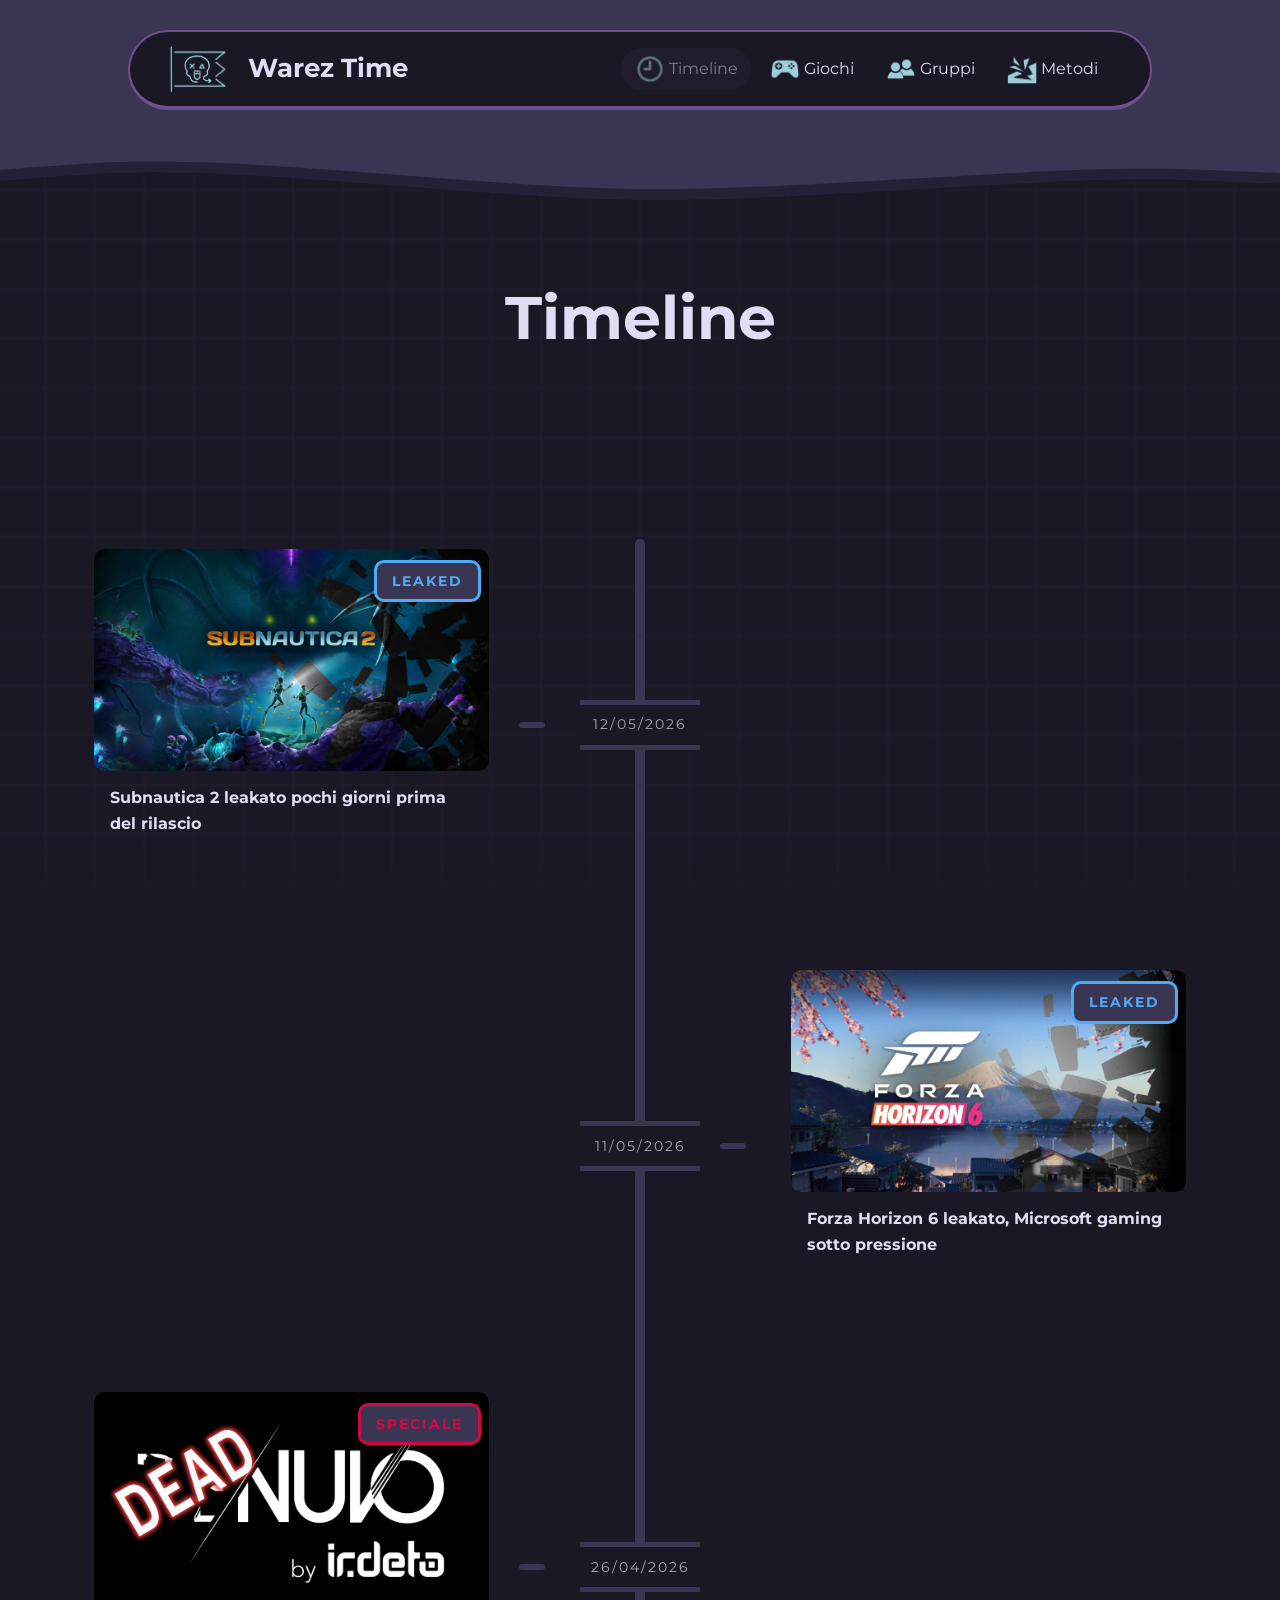
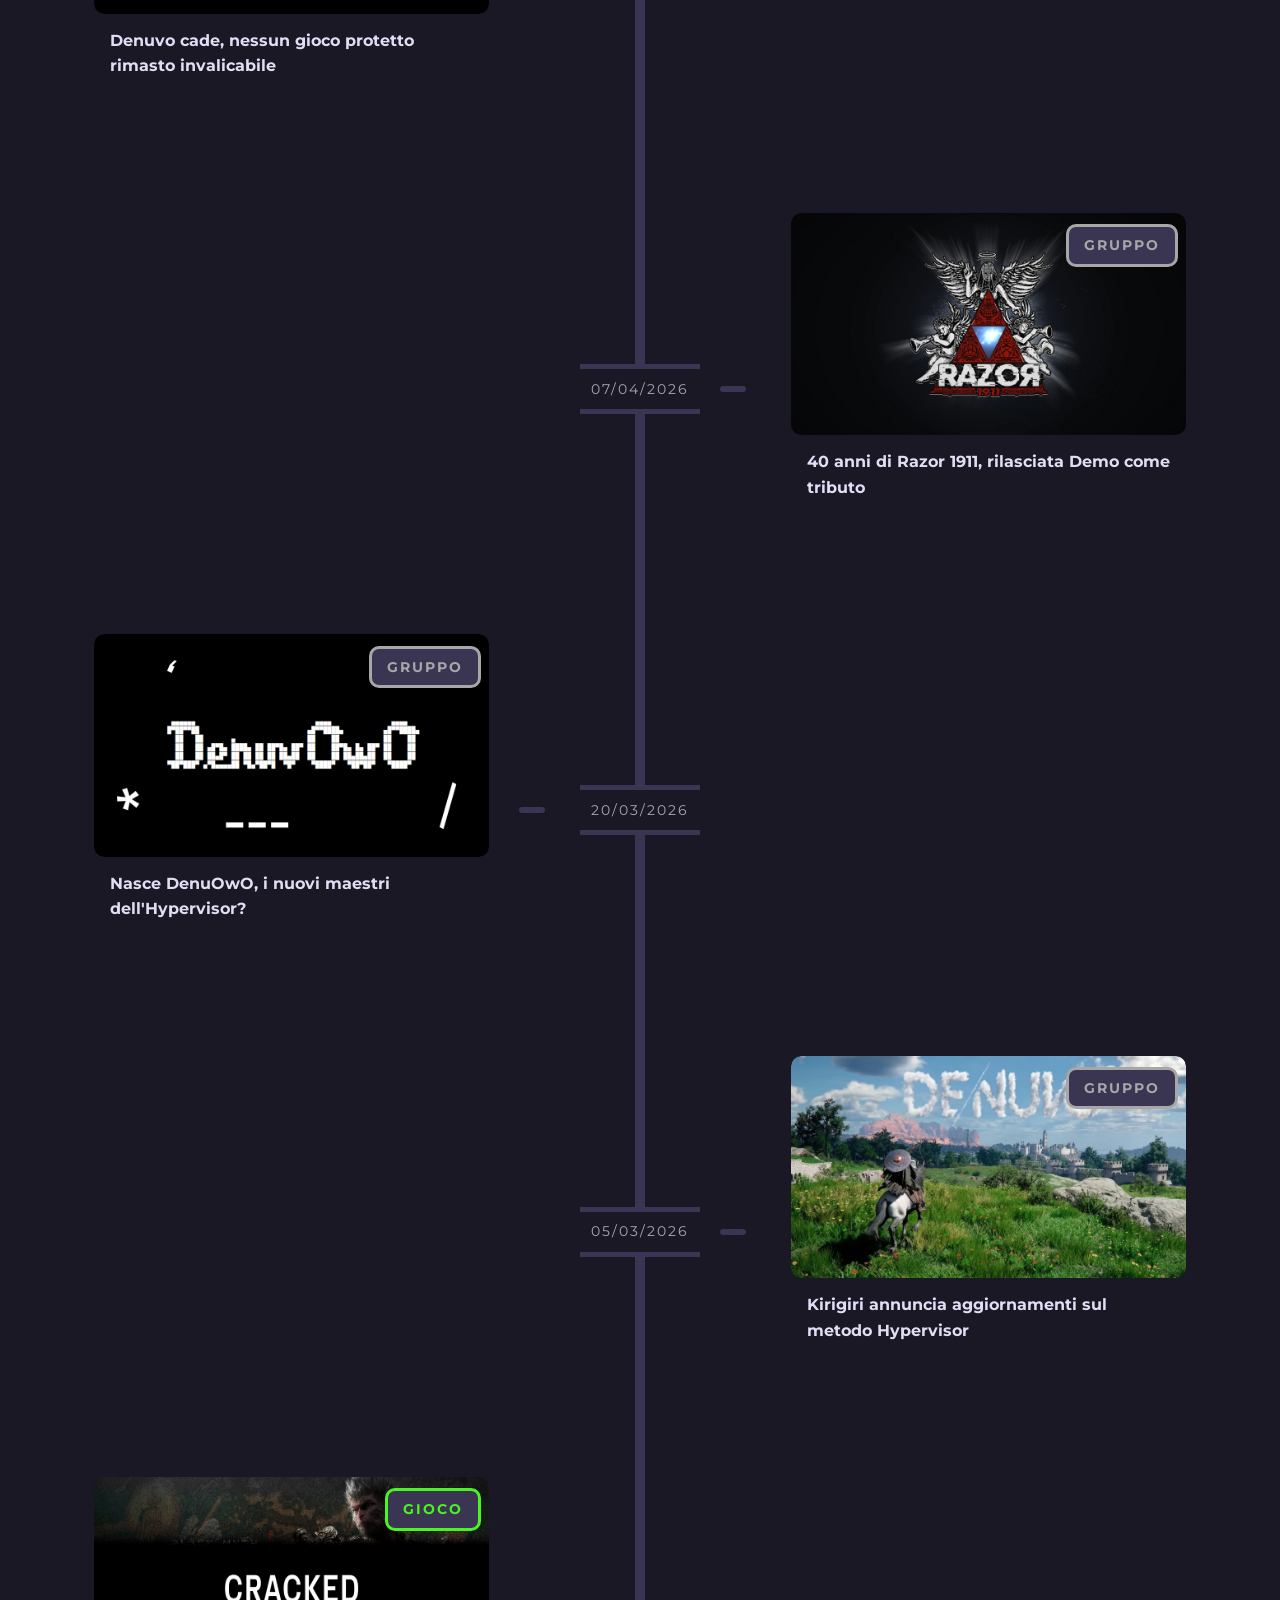
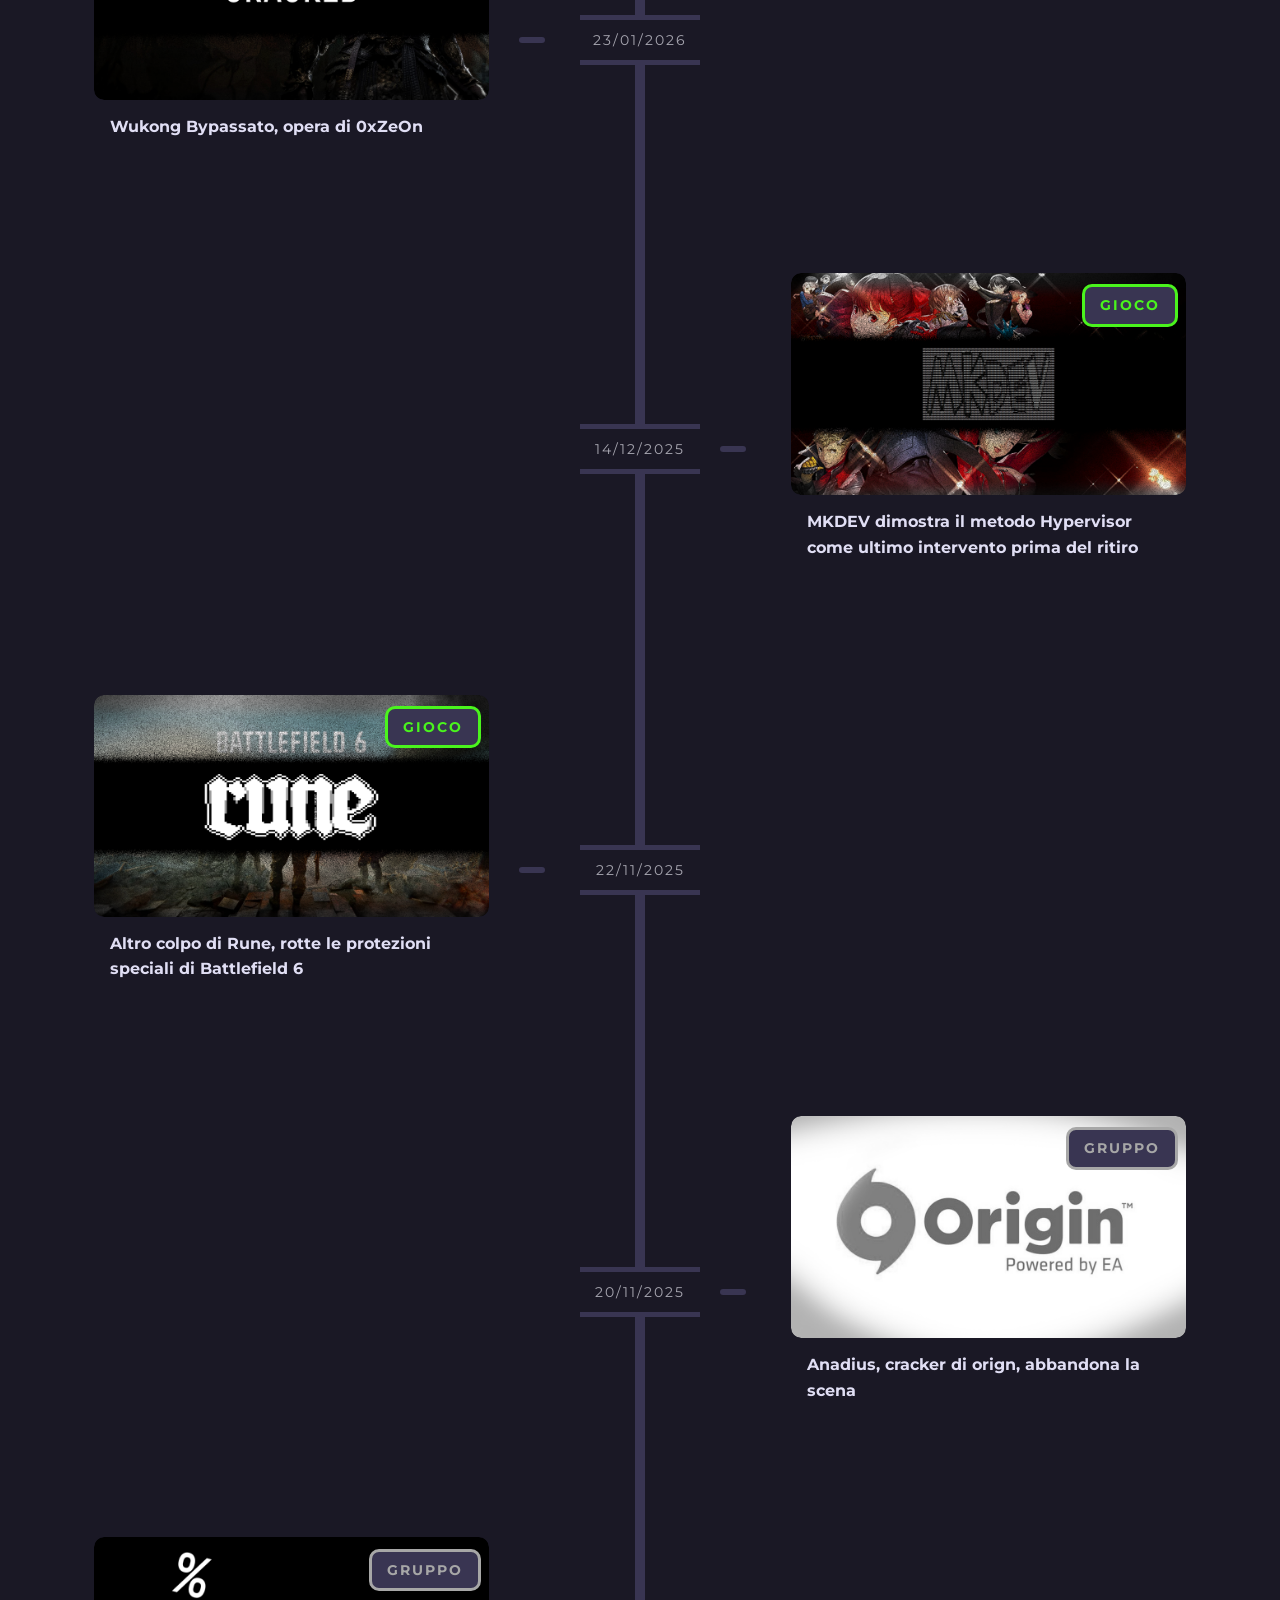
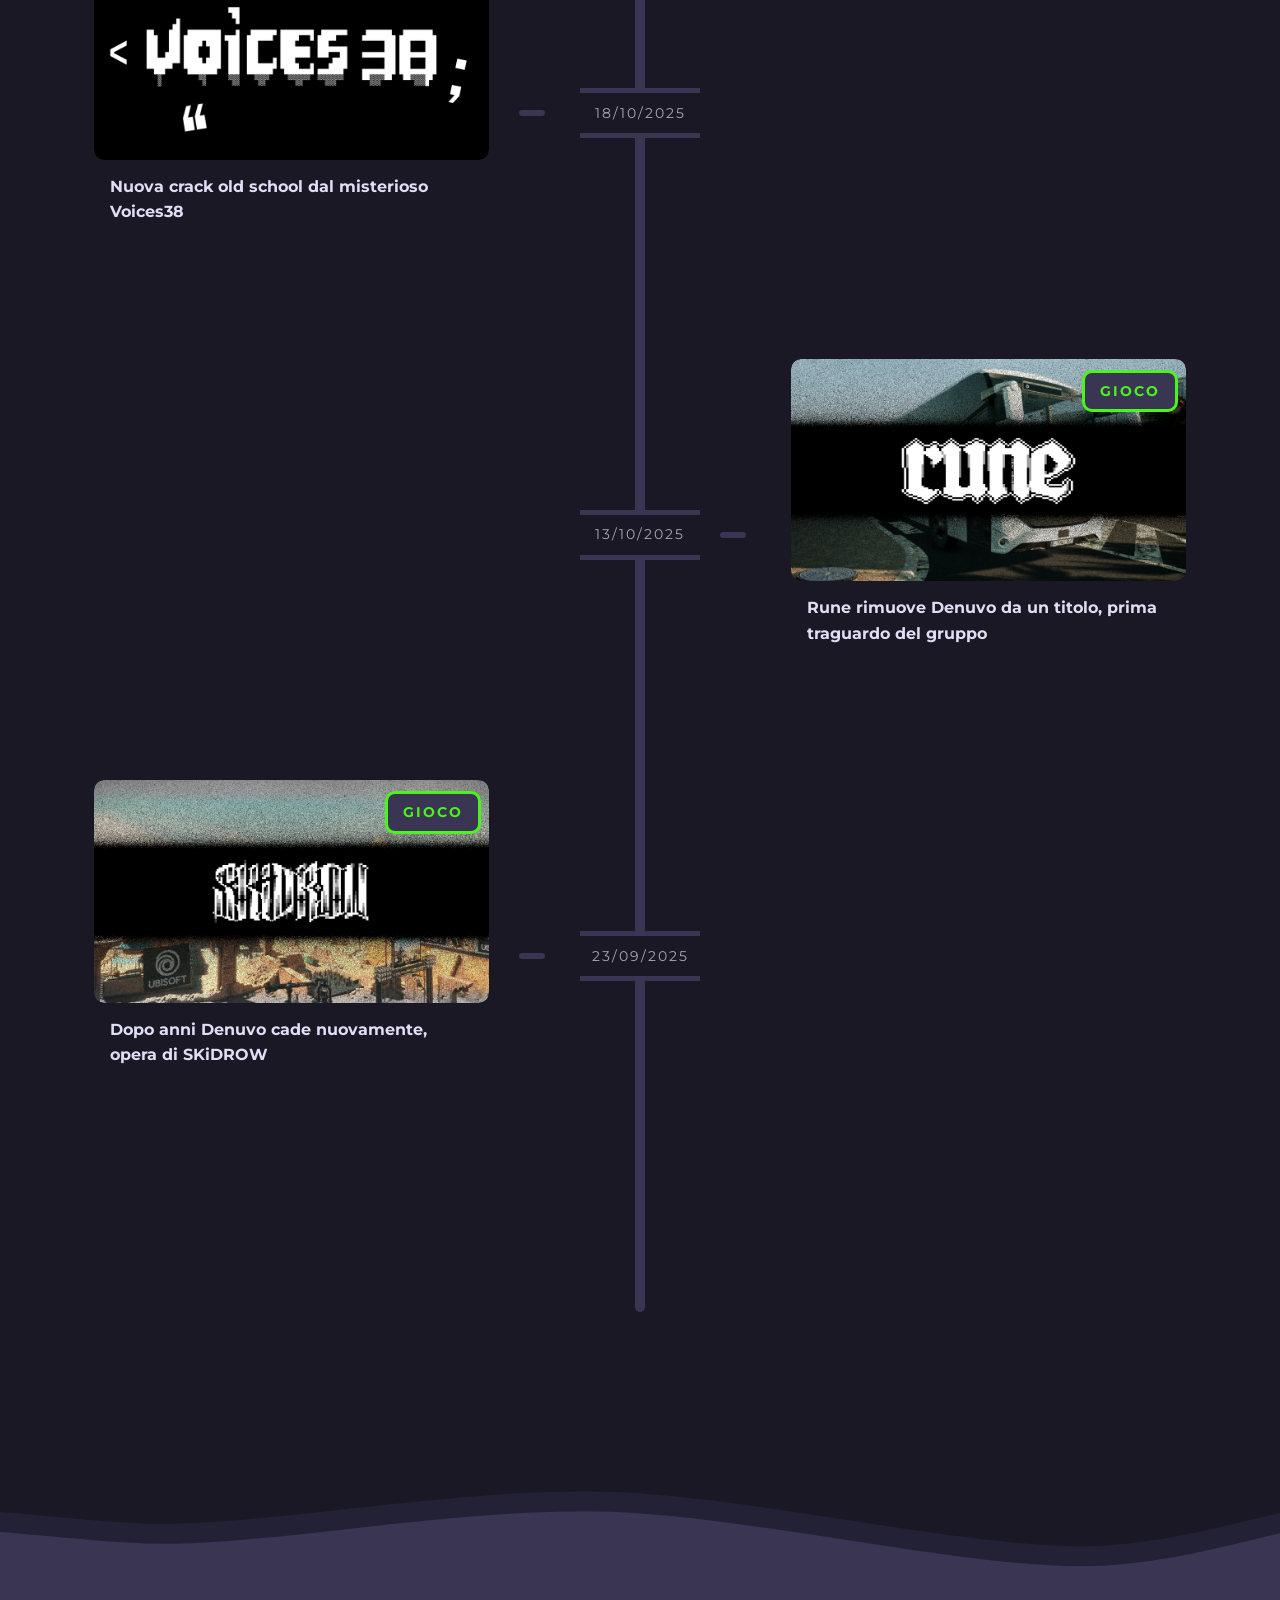
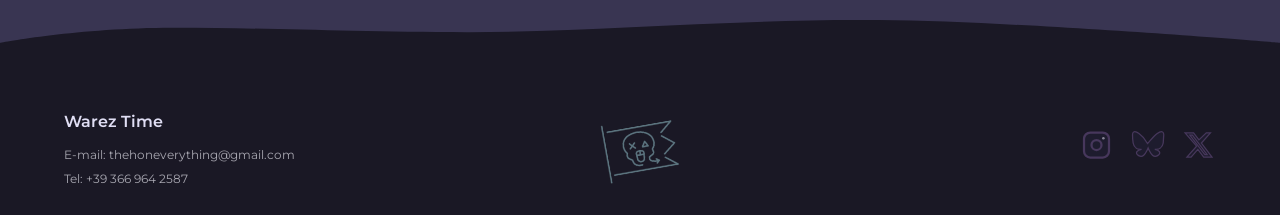
==== timeline.html @ e69017a7 "upload sito" ====
<!DOCTYPE html>
<html lang="it">
<head>
  <meta charset="UTF-8" />
  <meta name="viewport" content="width=device-width, initial-scale=1.0" />
  <title>Warez Time</title>
  <link rel="stylesheet" href="./css/style.css" />
  <link rel="icon" type="image/x-icon" href="./assets/icone/logoSkull.png">
</head>
<body data-page="timeline">

  <!-- BACKGROUND -->
  <div class="container-griglia">
    <img src="./assets/griglia.png" alt="" class="griglia"/>
  </div>

  <!-- NAVBAR -->
  <header class="navbar-container">
    <nav class="navbar">
      <a href="./index.html" class="nav-marchio">
        <img  class="nav-pittogramma" src="./assets/icone/logo.png"/>
        <span>Warez Time</span>
      </a>
      <ul class="nav-parte-link">
        <li><a class="nav-link attivo">
          <img class="nav-icona" src="./assets/icone/ico1.png"/><span>Timeline</span></a>
        </li>
        <li><a href="./giochi.html" class="nav-link">
          <img class="nav-icona" src="./assets/icone/ico2.png"/><span>Giochi</span></a>
        </li>
        <li><a href="./gruppi.html" class="nav-link">
          <img class="nav-icona" src="./assets/icone/ico3.png"/><span>Gruppi</span></a>
        </li>
        <li><a href="./metodi.html" class="nav-link">
          <img class="nav-icona" src="./assets/icone/ico4.png"/><span>Metodi</span></a>
        </li>
      </ul>
    </nav>
    <svg class="disegno-navbar" xmlns="http://www.w3.org/2000/svg" preserveAspectRatio="none" viewBox="0 0 1440 222" width="1440" height="222">
      <path d="M737 212C549.5 212 290 150.396 128 162C-34 173.604 -148.5 210.914 -217 188.534C-285.5 166.155 -244 -22 -244 -22L1633.5 -18.2701C1633.5 -18.2701 1810 179.831 1724.5 188.534C1639 197.237 1475.5 184.118 1334 175C1192.5 165.882 924.5 212 737 212Z" fill="#393552" stroke="#232136" stroke-width="20"/>
    </svg>
  </header>

  <!-- BOTTONE TORNA SU -->
  <button class="pulsante-torna-sopra" id="backToTop">↑</button>

  <!-- Timeline -->

  <section class="sezione-scura">
    <div class="cont-tit-sezione-scura sezione-importante centra-titolo">
      <h2 class="titolo-sezione tit-pagina-timeline">Timeline</h2>
    </div>
    <section class="tmL-container">
      <div class="tmL-linea" id="tmLargeLinea"></div>
      <div class="tmL-articoli" id="tmLargeArticoli">
        <!-- qui verrano inseriti gli articoli dallo script -->
      </div>
    </section>
  </section>


    <!-- ═══════════════════════════════════ FOOTER ═══ -->

  <section class="sezione-con-svg">
    <svg class="disegno-newsletter" xmlns="http://www.w3.org/2000/svg" preserveAspectRatio="none" width="1440" height="288" viewBox="0 0 1440 288" fill="none">
      <path d="M182 42.4999C54 42.4999 -99.5 4.49992 -185.5 55.4999C-271.5 106.5 -113 224.5 -113 224.5L1569.5 277C1569.5 277 1612 52.9999 1555 26.9999C1498 0.999926 1363 65 1216 64.9999C1069 64.9998 822.5 9.99995 658.5 10C494.5 10.0001 310 42.4999 182 42.4999Z" fill="#393552" stroke="#232136" stroke-width="20"/>
    </svg>
  </section>

  <section class="sezione-con-svg">
    <svg class="disegno-footbar" xmlns="http://www.w3.org/2000/svg" preserveAspectRatio="none" width="1439" height="269" viewBox="0 0 1439 269" fill="none">
      <path d="M194.5 20.7366C89 20.7366 0 61.2366 0 61.2366V268.737H1439V61.2366C1439 61.2366 1153 3.73658 988.5 0.236581C824 -3.26342 657 33.2366 525 32.7366C393 32.2366 300 20.7366 194.5 20.7366Z" fill="#1A1825"/>
    </svg>
    <footer class="footer">
      <div class="footer-sx">
        <div class="footer-logo">
          <span class="nav-marchio">Warez Time</span>
        </div>
        <p class="footer-contatti">E-mail: thehoneverything@gmail.com</p>
        <p class="footer-contatti">Tel: +39 366 964 2587</p>
      </div>
        <img  class="footer-pittogramma" src="./assets/icone/logo.png"/>
      <div class="footer-dx">
        <a href="https://www.instagram.com/" class="footer-social">
          <svg width="44" height="44" viewBox="0 0 24 24" fill="none" stroke="currentColor" stroke-width="1.8"><rect x="2" y="2" width="20" height="20" rx="5" ry="5"/><circle cx="12" cy="12" r="4"/><circle cx="17.5" cy="6.5" r="1" fill="currentColor" stroke="none"/></svg>
        </a>
        <a href="https://bsky.app/" class="footer-social">
          <svg width="44" height="44" viewBox="0 0 24 24" fill="currentColor"><path d="M12 10.8c-1.087-2.114-4.046-6.053-6.798-7.995C2.566.944 1.561 1.266.902 1.565.139 1.908 0 3.08 0 3.768c0 .69.378 5.65.504 6.479.658 4.215 3.925 5.502 6.747 5.183-.041.01-.083.018-.124.025C4.102 15.887 1.271 18.415 4.9 20.519c3.421 1.972 5.289-1.437 6.577-3.923.539-1.03.867-1.829 1.02-2.227.152.398.48 1.198 1.02 2.227 1.288 2.486 3.156 5.895 6.577 3.923 3.629-2.104.798-4.632-2.124-5.064a5.716 5.716 0 0 1-.124-.025c2.822.319 6.09-.968 6.747-5.183C24.628 9.418 25 4.458 25 3.768c0-.688-.139-1.86-.902-2.203-.659-.299-1.664-.621-4.3 1.24C17.046 4.747 14.087 8.686 12 10.8z"/></svg>
        </a>
        <a href="https://x.com" class="footer-social">
          <svg width="44" height="44" viewBox="0 0 24 24" fill="currentColor"><path d="M18.244 2.25h3.308l-7.227 8.26 8.502 11.24H16.17l-4.714-6.231-5.401 6.231H2.746l7.73-8.835L1.254 2.25H8.08l4.259 5.631 5.905-5.631Zm-1.161 17.52h1.833L7.084 4.126H5.117Z"/></svg>
        </a>
      </div>
    </footer>
  </section>
  <script src="./js/script.js"></script>
</body>
</html>
---- css/style.css ----
@font-face {
  font-family: fontBase;
  src: url(../font/Montserrat-VariableFont_wght.ttf);
}

@font-face {
  font-family: fontItalic;
  src: url(../font/Montserrat-Italic-VariableFont_wght.ttf);
}

:root {
  --viol1: #1a1825;
  --viol2: #232136;
  --viol3: #393552;
  --rosa: #6c5289;

  --cel1: #9ccfd8;
  --cel2: #3e8fb0;
  --cel3: #0c1922;

  --txt1: #e0def4;
  --txt2: #a7a6b0;
  --txt3: #4f4e53;

  --nero: #000000;
  --grigio: #100f19;

  --raggio-pill: 999px;
  --raggio-card: 10px;
  --raggio-foto-articolo: 40px;

  --sez-pad-x: 5vw;
  --sez-pad-y: 10vh;
  --sez-pad-y-responsive: 5vh;

  --speed: 100s;
}

* {
  box-sizing: border-box;
  margin: 0;
  padding: 0;
  text-decoration: none;
  text-wrap: avoid-orphans;
  word-wrap: break-word;
  font-family: fontBase, sans-serif ;
  color: var(--txt1);
  font-size: 16px;
  line-height: 1.6;
}

html {
  scroll-behavior: smooth;
}

body {
  background: var(--viol1);
  overflow-x: hidden;
}

/* --- Gestione Sezioni --- */

.sezione-con-svg {
  display: flex;
  flex-direction: column;
}

.sezione-scura {
  padding: var(--sez-pad-y) var(--sez-pad-x);
  max-width: 1400px;
  margin: 0 auto;
}

.cont-tit-sezione-scura {
  display: flex;
  align-items: center;
  justify-content: space-between;
  margin-bottom: 2.5rem;
}

.sezione-importante {
  margin: 60px 0 60px 0;
  max-width: 2000px;
}

.centra-titolo {
  justify-content: center;
}

.sezione-chiara{
  background: var(--viol3);
  max-width: 100%;
  padding: var(--sez-pad-y) var(--sez-pad-x);
}

.sezione-news {
  padding: 10px 0 10% 0;
}

.cont-tit-sezione-chiara {
  display: flex;
  justify-content: space-between;
  max-width: 1000px;
  margin-left: auto;
  margin-right: auto;
  margin-bottom: 2.0rem;
}

.titolo-sezione {
  font-size: 40px;
  font-weight: bold;
  color: var(--txt1);
  align-content: center;
}

.tit-pagina-timeline {
  font-size: 60px;
}

.tit-pagina-articolo{
  font-weight: normal;
}

/* frecce */
.freccia-sezione {
  transition: transform 0.2s;
  line-height: 1;
  padding: 5px 20px 5px 50px;
}

.freccia-sezione:hover{
  transform: translateX(4px);
}

.freccia-svg{
  width: 42px;
  height: 42px;
}

.sezione-importante .freccia-svg{
  width: 56px;
  height: 56px;
}

.freccia-svg path{
  stroke: var(--cel1);
  transition: stroke 0.2s;
}

.freccia-sezione:hover .freccia-svg path{
  stroke: var(--cel2);
}

.freccia-svg-form {
  width: 20px;
  height: 20px;
}

.freccia-svg-form path{
  stroke: var(--viol2);
}


/* --- pulsante torna su --- */
.pulsante-torna-sopra {
  position: fixed;
  bottom: 10vw;
  right: 5vw;
  z-index: 200;
  width: 42px;
  height: 42px;
  border-radius: var(--raggio-pill);
  background: var(--cel2);
  color: var(--viol1);
  border: none;
  cursor: pointer;
  display: flex;
  align-items: center;
  justify-content: center;
  font-size: 30px;
  font-weight: 600;
  opacity: 0;
  transform: translateY(12px);
  transition: opacity 0.25s, transform 0.25s, background 0.2s;
  pointer-events: none;
  box-shadow: 0 0 8px var(--cel2);
}

.pulsante-torna-sopra.visibile {
  opacity: 1;
  transform: translateY(0);
  pointer-events: auto;
}

.pulsante-torna-sopra:hover {
  background: var(--cel1);
  transform: translateY(-2px);
}

/* --- griglia --- */

.container-griglia {
  inset: 0;
  z-index: -10;
  pointer-events: none;
  overflow: hidden;
  position: fixed;
  width: 100%;
  margin: auto;
  mix-blend-mode: screen;
  opacity: 0.2;
}

.griglia {
  position: absolute;
  width: 1600px;
  top: 50%;
  left: 50%;
  transform: translate(-50%, -50%);
  object-fit: cover;
  border-radius: var(--raggio-foto-articolo);
}


/* --- disegni vettoriali --- */
.disegno-navbar {
  display: block;
  width: 100%;
  min-height: 100px;
  height: 100%;
  flex-shrink: 0;
}

.disegno-rilasci-sopra{
  display: block;
  width: 100%;
  min-height: 100px;
  max-height: 200px;
  flex-shrink: 0;
  z-index: -1;
  margin-top: -2%;
  transform: translateY(10%);
}

.disegno-rilasci-sotto {
  display: block;
  width: 100%;
  flex-shrink: 0;
  transform: translateY(-75%);
  z-index: -1;
  margin-bottom: -12%;
}

.disegno-newsletter {
  display: block;
  width: 100%;
  min-height: 150px;
  max-height: 300px;
  flex-shrink: 0;
  z-index: -1;
  margin-top: -2%;
  transform: translateY(40%);
}

.disegno-footbar {
  display: block;
  width: 100%;
  min-height: 100px;
  max-height: 50px;
  flex-shrink: 0;
  z-index: 1;
  margin-top: -5%;
  transform: translateY(20%);
}


/* --- navbar --- */
.navbar-container {
  height: 120px;
  z-index: 100;
  width: 100%;
  background-color: var(--viol3);
  display: flex;
  flex-direction: column;
}

.navbar {
  display: flex;
  align-items: center;
  justify-content: space-between;
  margin: 0 auto 0 auto;
  background: var(--viol1);
  border: 2px solid var(--rosa);
  border-bottom-width: 4px;
  border-radius: var(--raggio-pill);
  padding: 0.75vh 3vw 0.75vh 3vw;
  transform: translateY(30px);
  width: 80%;
  max-width: 1400px;
}

.nav-marchio {
  display: flex;
  align-items: center;
  gap: 20px;
}

.nav-marchio span {
  font-size: 26px;
  font-weight: bold;
  white-space: nowrap;
  color: var(--txt1);
}

.nav-pittogramma {
  min-height: 60px;
  min-width: 60px;
  width: 4.5vw;
  height: 4.5vw;
  max-width: 80px;
  max-height: 80px;
}

.nav-parte-link {
  display: flex;
  align-items: center;
  gap: 0.4vw;
  list-style-type: none;
}

.nav-link {
  display: flex;
  align-items: center;
  gap: 0.3vw;
  font-size: 14px;
  color: var(--txt1);
  padding: 0.38rem 0.85rem;
  border-radius: var(--raggio-pill);
  transition: background 0.2s, color 0.2s;
  white-space: nowrap;
  font-weight: 400;
}

.nav-link:hover {
  background: var(--viol3);
  color: var(--txt1);
}

.nav-link.attivo {
  background: var(--viol2);
  color: var(--txt2);
  opacity: 0.5;
  cursor: not-allowed;
}

.nav-icona {
  width: 30px;
  height: 30px;
}

/*Sezione Timeline*/

.timeline-container {
  display: grid;
  grid-template-columns: 1fr 1fr;
  gap: 10vw;
  align-items: start;
  margin-bottom: 10%;
}

.timeline-articoli-linea {
  position: relative;
  padding-left: 30px;
  display: flex;
  flex-direction: column;
}

.timeline-linea {
  position: absolute;
  left: 7px;
  top: 10px;
  bottom: 1.6rem;
  width: 6px;
  background: var(--viol3);
  opacity: 0.70;
  border-radius: 999px;

}

.timeline-articoli {
  position: relative;
  padding: 1.25rem 0;
  cursor: pointer;
  transition: opacity 0.25s;
  opacity: 1;
}

.timeline-punto {
  position: absolute;
  left: -25px;
  top: 35px;
  width: 10px;
  height: 10px;
  border-radius: 50%;
  background: var(--viol3);
  transition: background 0.2s, transform 0.2s, box-shadow 0.2s;
}

.timeline-articoli.active .timeline-punto{
  background: var(--rosa);
  transform: scale(1.25);
  box-shadow: 0 0 8px var(--rosa);
}

.timeline-articolo {
  display: flex;
  flex-direction: column;
  gap: 0.35rem;
}

.timeline-tit-articolo{
  font-size: 18px;
  font-weight: 600;
  line-height: 1.4;
  color: var(--txt1);
  transition: color 0.2s;
}

.timeline-data {
  font-size: 14px;
  color: var(--txt2);
  opacity: 0.6;
}

.timeline-tit-articolo:hover {
    color: var(--rosa);
  }


/*immagini timeline*/
.timeline-container-img {
  display: block;
  border-radius: var(--raggio-card);
  overflow: hidden;
  position: relative;
  height: 320px;
}

.timeline-voce{
  position: absolute;
  inset: 0;
  opacity: 0;
  transition: opacity 0.4s ease;
  pointer-events: none;
}

.timeline-voce.active {
  opacity: 1;
  pointer-events: auto;
}

.timeline-voce img {
  width: 100%;
  height: 100%;
  object-fit: cover;
  border-radius: var(--raggio-card);
}

/* nuovi rilasci */
.rilasci-container {
  display: flex;
  flex-direction: column;
  gap: 2vh;
  overflow: hidden;
  mask-image: linear-gradient(to right, transparent 0%, black 6%, black 94%, transparent 100%);
  max-width: 70%;
  margin: auto;
}

.rilasci-binario {
  display: flex;
  gap: 0.7vw;
  width: max-content;
  animation: scroll-left var(--speed, 38s) linear infinite;
}

@keyframes scroll-left {
  0% {
    transform: translateX(0);
  }
  100% {
    transform: translateX(-50%);
  }
}

.rilasci-pill {
  display: flex;
  align-items: center;
  gap: 20px;
  background: var(--viol2);
  border-radius: var(--raggio-pill);
  padding: 6px 8px;
  cursor: pointer;
  transition: border-color 0.2s, background 0.2s;
}

.rilasci-pill:hover {
  border-color: var(--rosa);
  background: var(--rosa);
}

.rilasci-pill img {
  width: 100px;
  height: 45px;
  border-radius: var(--raggio-pill);
  object-fit: cover;
}

.rilasci-pill span {
  font-size: 14px;
  font-weight: 400;
  color: var(--txt1);
  margin-right: 5px;
}

/* --- Gruppi --- */
.gruppi-container {
  display: grid;
  grid-template-columns: 220px 1fr;
  background: var(--nero);
  border-radius: var(--raggio-card);
  overflow: hidden;
  max-width: 1200px;
  margin: 0 auto;
}

.gruppi-container-lista {
  position: relative;
  padding: 60px 0 60px 60px;
}

.gruppi-linea {
  left: 31px;
  top: 2.5rem;
  bottom: 2.5rem;
  right: 2.5rem;
  position: absolute;
  background: var(--viol3);
  opacity: 0.70;
  border-radius: 999px;
  height: auto;
  width: 5px;
}

.gruppi-lista {
  position: relative;
  display: flex;
  flex-direction: column;
  height: 100%;
  justify-content: space-between;
}

.gruppo-voce {
  position: relative;
  display: flex;
  align-items: center;
  padding: 0.7rem 0;
  font-size: 16px;
  font-weight: 500;
  color: var(--txt3);
  cursor: pointer;
  transition: color 0.2s, opacity 0.2s;
  justify-content: space-between;
}

.gruppo-voce:hover {
  color: var(--txt2);
}

.gruppo-voce.attivo {
  color: var(--txt1);
}

.gruppo-punto {
  position: absolute;
  left: -32px;
  top: 20px;
  width: 10px;
  height: 10px;
  border-radius: 50%;
  background: var(--viol3);
  transition: background 0.2s, transform 0.2s, box-shadow 0.2s;
}

.gruppo-voce.attivo .gruppo-punto {
  background: var(--rosa);
  transform: scale(1.25);
  box-shadow: 0 0 8px var(--rosa);
}

.gruppi-container-logo {
  display: flex;
  align-items: center;
  justify-content: center;
  padding: 2% 3%;
  background: var(--nero);
  height: 700px;
}

.gruppi-logo {
  border-radius: 6px;
  overflow: hidden;
  width: 100%;
  background: #000;
}

.gruppi-logo img {
  width: 100%;
  height: auto;
  display: block;
  transition: opacity 0.22s ease;
  image-rendering: pixelated;
}

/* --- Metodi della scena --- */
.metodi-container {
  display: grid;
  grid-template-columns: 1.5fr 1fr;
  border-radius: var(--raggio-card);
  overflow: hidden;
  max-width: 1200px;
  margin: 0 auto;
}

.metodo-card {
  height: 500px;
  position: relative;
  overflow: hidden;
  background-color: var(--nero);
}

.metodo-card img {
  position: absolute;
  width: 500px;
  top: 50%;
  left: 50%;
  transform: translate(-50%, -55%); /* centra l'immagine nel container */
  object-fit: cover;
  image-rendering: pixelated;
  background-color: var(--nero);
}

.metodo-card-txt {
  background: var(--viol3);
  padding:2vw;
  display: flex;
  flex-direction: column;
  justify-content: center;
  gap: 1rem;
}

.metodo-tit {
  font-size: 18px;
  font-weight: 700;
  color: var(--txt1);
}

.metodo-testo {
  font-size: 15px;
  color: var(--txt2);
  text-wrap: avoid-orphans;
  word-wrap: break-word;
}

/* newsletter*/
.news-container {
  position: relative;
  width: 100%;
  overflow: hidden;
  height: 300px;
  display: flex;
}

.pnl-img {
  position: absolute;
  top: 0;
  left: 50%;
  transform: translateX(-34%);
  height: 100px;
  width: 5000px;
  z-index: 0;
  mix-blend-mode: overlay;
}

.pnl-img img{
  width: 80%;
  image-rendering: pixelated;
}

.news-contenuto {
  width: 600px;
  height: 100%;
  margin: 0 50%;
  padding: 0 100px;
  position: absolute;
  z-index: 1;
  align-content: space-around;
  background-color: var(--viol1);
}

.newsletter-tit {
  font-size: 22px;
  font-weight: 700;
  letter-spacing: 0.06em;
  color: var(--txt1);
  padding-bottom: 14px;
}

.newsletter-testo {
  font-size: 14px;
  color: var(--txt2);
  line-height: 1.5;
  padding-bottom: 15px;
}

.newsletter-form {
  display: flex;
  align-items: center;
  background: var(--grigio);
  border: 2px solid var(--cel2);
  border-radius: var(--raggio-pill);
  padding: 10px 5px 10px 20px;
  gap: 0.5rem;
  width: 100%;
  max-width: 380px;
  margin-top: 0.5rem;
}

.newsletter-input {
  flex: 1;
  background: transparent;
  border: none;
  outline: none;
  color: var(--cel1);
  font-size: 14px;
}

.newsletter-input::placeholder {
  color: var(--txt2);
  opacity: 0.8;
  font-size: 14px;
}

.newsletter-btn {
  background: var(--cel1);
  color: var(--viol1);
  border: none;
  border-radius: var(--raggio-pill);
  width: 36px;
  height: 40px;
  display: flex;
  align-items: center;
  justify-content: center;
  margin-right: 5px;
  font-size: 20px;
  font-weight: 700;
  cursor: pointer;
  transition: background 0.2s, transform 0.15s;
  flex-shrink: 0;
}

.newsletter-btn:hover {
  background: var(--cel2);
  transform: translateX(4px);
}

/* --- footbar --- */
.footer {
  display: grid;
  grid-template-columns: 1fr auto 1fr;
  align-items: center;
  padding: 1vh var(--sez-pad-x) 3vh var(--sez-pad-x);
  background: var(--viol1);
  z-index: 5;
}

.footer-sx {
  display: flex;
  flex-direction: column;
  gap: 0.3rem;
}

.footer-logo {
  display: flex;
  align-items: center;
  font-weight: 600;
  color: var(--txt2);
  margin-bottom: 0.35rem;
}

.footer-contatti {
  font-size: 12px;
  color: var(--txt2);
}

.footer-dx {
  display: flex;
  align-items: center;
  justify-content: right;
  gap: 3%;
}

.footer-pittogramma {
  min-height: 70px;
  min-width: 70px;
  width: 6vw;
  height: 6vw;
  max-width: 100px;
  max-height: 100px;
  rotate: -10deg;
  opacity: 0.5;
}

.footer-social {
  opacity: 0.55;
  transition: opacity 0.2s, transform 0.15s;
}

.footer-social svg {
  stroke: var(--rosa);
  fill: var(--viol2);
  width: 35px;
  height: 30px;
}

.footer-social:hover {
  opacity: 1;
  transform: translateY(-2px);
}


/* pannello gioco lista giochi */

#giochi-container {
  max-width: 1100px;
  width: 90%;
  margin: 0 auto;
  display: flex;
  flex-direction: column;
  gap: 30px;
}

.pnlGioco {
  display: flex;
  align-items: stretch;
  background: var(--viol2);
  border-radius: var(--raggio-card);
  overflow: hidden;
  transform: translateY(60px);
  transition: opacity 0.55s ease, transform 0.55s ease;
  opacity: 0;
}

.pnlGioco.visibile {
  opacity: 1;
  transform: translateY(0);
}

.pnlGioco-header-cont {
  position: relative;
  overflow: hidden;
  border-right: 6px solid var(--viol3);
  width: 32vw;
  max-width: 400px;
  height: 150px;
}

.pnlGioco-header-sfondo {
  position: absolute;
  inset: 0;
  width: 100%;
  height: 100%;
  object-fit: cover;
  filter: blur(40px);
  transform: scale(1.1);
  display: none;
  z-index: 1;
  opacity: 0.7;
}

.pnlGioco-header {
  display: block;
  z-index: 2;
  position: absolute;
  width: 400px;
  top: 50%;
  left: 50%;
  transform: translate(-50%, -50%);
  object-fit: cover;
}

.pnlGioco-header-placeholder {
  width: 20vw;
  max-width: 300px;
  height: 150px;
  background: var(--viol2);
  display: flex;
  align-items: center;
  justify-content: center;
  flex-shrink: 0;
  font-size: 0.7rem;
  color: var(--txt1);
  text-align: center;
  padding: 0.5rem;
  border-right: 6px solid var(--viol3);
}

.pnlGioco-body {
  padding: 0 0 0 3%;
  display: flex;
  flex-direction: column;
  justify-content: center;
  gap: 30%;
  width: 100%;
}

.pnlGioco-titolo {
  font-size: 22px;
  font-weight: bold;
  color: var(--txt1);
  border-bottom: 4px solid var(--viol1);
  margin-right: 30%;
  text-overflow: ellipsis;
  overflow: hidden;
  white-space: nowrap;
}

.pnlGioco-meta {
  display: grid;
  grid-template-columns: 0.6fr 0.6fr 1fr 1fr;
  flex-wrap: wrap;
  gap: 15px;
  align-items: center;
}

.pnlGioco-info {
  display: flex;
  align-items: center;
  gap: 5px;
  font-size: 15px;
  color: var(--txt2);
  text-overflow: ellipsis;
  overflow: hidden;
  white-space: nowrap;
}

.pnlGioco-info svg {
  height: 26px;
  width: 26px;
  min-height: 26px;
  min-width: 26px;
}

.pnlGioco-pnl-D {
  position: absolute;
  top: 0;
  right: 0;
  background: var(--viol1);
  border-radius: var(--raggio-card);
  border: 5px solid var(--viol2);
  padding: 1% 2%;
  font-size: 16px;
  font-weight: 400;
  color: var(--txt1);
  display: flex;
  align-items: center;
  gap: 10%;
  letter-spacing: 0.02em;
  width: 150px;
  justify-content: center;
}

.D-singola {
  color: var(--cel1);
  font-size: 20px;
  font-weight: 700;
}

/* pannello gruppo lista gruppi */

#gruppi-grande-container {
  width: 90%;
  margin: 0 auto;
  display: flex;
  flex-direction: column;
  gap: 70px;
}

.pnlGruppo {
  display: flex;
  background: var(--viol2);
  border-radius: var(--raggio-card);
  overflow: hidden;
  position: relative;
  transform: translateY(60px);
  transition: opacity 0.55s ease, transform 0.55s ease;
  opacity: 0;
  max-height: 500px;
}

.pnlGruppo.visibile {
  opacity: 1;
  transform: translateY(0);
}

.pnlGruppo-cover {
  width: 60%;
  object-fit: contain;
  flex-shrink: 0;
  background-color: var(--nero);
  padding: 5%;
}

.pnlGruppo-cover img {
  width: 100%;
  height: 100%;
}

.pnlGruppo-cover--placeholder {
  width: 50%;
  height: 300px;
  object-fit: contain;
  flex-shrink: 0;
  background-color: var(--nero);
  padding: 5%;
  background: var(--viol2);
  display: flex;
  align-items: center;
  justify-content: center;
  font-size: 0.7rem;
  color: var(--viol1);
  text-align: center;
  border-right: 6px solid var(--viol3);
}

.pnlGruppo-body {
  display: grid;
  grid-template-rows: 1fr 5fr 1fr;
  height: auto;
}

.pnlGruppo-titolo {
  margin: 2vw 0 2% 30px;
  font-size: 30px;
  font-weight: bold;
}

.pnlGruppo-testo {
  margin: 0 30px;
  font-size: 14px;
}

.pnlGruppo-status {
  display: flex;
  color: var(--txt2);
  justify-content: right;
  align-content: center;
  gap: 2%;
  margin: auto 20px auto 0;
  font-size: 14px;
}

.pnlGruppo-status svg{
  margin: 1% 0 0 0;
}

/* stato di errore/caricamento */
#status {
  text-align: center;
  color: #6a63a8;
  font-size: 0.9rem;
  margin-top: 2rem;
}

/* pannello metodi lista metodi */

#metodi-grande-container {
  max-width: 1300px;
  width: 90%;
  margin: 0 auto;
  display: grid;
  grid-template-columns: 1fr 1fr;
  gap: 70px;
}

.pnl-introduzione-metodi {
  display: flex;
  width: 100%;
  background-color: var(--viol2);
  border-radius: var(--raggio-card);
  justify-content: space-between;
  grid-column: 1 / span 2 ;
  border-color: var(--viol3);
  border-style: solid;
  border-width: 0;
  transition: border 0.2s ease, box-shadow 0.2s ease;
  box-shadow: 0 0 20px var(--viol2);
  height: 300px;
}

.pnl-introduzione-metodi:hover {
  border-width: 10px;
  box-shadow: 0 0 0 var(--viol2);
  transition: box-shadow 0.4s ease, border 0.2s ease ;
}

.introduzione-testo {
  font-size: 16px;
  max-width: 600px;
  width: 50%;
  padding: 24px;
}

.pnl-introduzione-metodi svg {
  width: auto;
  height: auto;
}

.pnl-metodo {
  display: flex;
  flex-direction: column;
  width: 100%;
  background-color: var(--viol2);
  border-radius: var(--raggio-card);
  border-color: var(--viol3);
  border-style: solid;
  border-width: 0;
  border-top: none;
  border-right: none;
  justify-content: space-between;
  transition: border 0.2s ease;
}

.pnl-metodo:hover {
  border-width: 10px;
  border-top: none;
  border-right: none;
  transition: border 0.2s ease;
}

.metodo-parte-sopra {
  display: flex;
  justify-content: space-between;
}

.metodo-titolo {
  align-content: center;
  width: 70%;
  font-size: 22px;
  font-weight: bold;
  padding: 24px;
}

.metodo-parte-sopra svg {
  width: auto;
  height: auto;
}

.metodo-singolo-testo {
  padding: 24px;
}

/* timeline pagina dedicata */

.tmL-container {
  position: relative;
  max-width: 1400px;
  padding: 0 20px 120px;
  margin: 15% auto 0 auto;
}

.tmL-linea {
  position: absolute;
  left: 50%;
  top: 0;
  transform: translateX(-50%);
  width: 10px;
  height: 100%;
  background: var(--viol3);
  border-radius: var(--raggio-card);
}

.tmL-riga {
  position: relative;
  display: grid;
  grid-template-columns: 1fr 120px 1fr;
  align-items: center;
  margin-bottom: 50px;
  min-height: 200px;
}

.tmL-nodo {
  display: flex;
  align-items: center;
  justify-content: center;
  z-index: 2;
  background-color: var(--viol1);
  border: 5px solid var(--viol3);
  border-right: none;
  border-left: none;
  width: auto;
  height: 50px;
  transition: box-shadow 0.4s;
}

.tmL-riga:hover .tmL-nodo {
  box-shadow: 0 0 20px 0 var(--viol2);
}

.tml-data {
  font-size: 14px;
  letter-spacing: 2px;
  color: var(--txt2);
}

.tmL-container-articolo {
  width: 100%;
  max-width: 1200px;
  opacity: 0;
  transform: translateX(var(--slide-x));
  transition: opacity 0.55s ease, transform 0.55s ease;
  display: flex;
}

.tmL-linea-orizzontale {
  height: 6px;
  background: var(--viol3);
  align-self: center;
  position: relative;
  border-radius: var(--raggio-pill);
  margin: 0 7% 0 4%;
  width: 10vw;
}

.tmL-riga.sx .tmL-container-articolo { --slide-x: -40px; }
.tmL-riga.dx .tmL-container-articolo { --slide-x:  40px; }

.tmL-container-articolo.visibile {
  opacity: 1;
  transform: translateX(0);
}

.tmL-articolo {
  position: relative;
  border-radius: var(--raggio-card);
  overflow: hidden;
  cursor: pointer;
  transition: background-color 0.4s ease, transform 0.4s ease;
  padding: 10px;
}

.tmL-articolo:hover {
  transform: translateY(-3px);
  background-color: var(--viol2);
  transition: background-color 0.4s ease, transform 0.4s ease;
}

/* ─── IMMAGINE ──────────────────────────────────────────────── */
.tmL-container-img {
  position: relative;
  width: 100%;
  overflow: hidden;
  border-radius: var(--raggio-card);
}

.tmL-container-img img {
  width: 100%;
  height: 100%;
  object-fit: cover;
  display: block;
  transition: transform 0.4s ease;
  border-radius: var(--raggio-card);
}

.tmL-articolo:hover .tmL-container-img img {
  transform: scale(1.04);
}

.tmL-categoria {
  position: absolute;
  top: 5%;
  right: 2%;
  font-size: 14px;
  font-weight: 700;
  letter-spacing: 2px;
  padding: 7px 15px;
  border-radius: var(--raggio-card);
  border-width: 3px;
  border-style: solid;
  z-index: 1;
}

.cat-leak   {
  --colore: #50abf6;
  color: var(--colore);
  border-color: var(--colore);
  background: var(--viol3);
}

.cat-gioco  {
  --colore: #4af41d;
  color: var(--colore);
  border-color: var(--colore);
  background: var(--viol3);
}

.cat-gruppo{
  --colore: #a7a7a7;
  color: var(--colore);
  border-color: var(--colore);
  background: var(--viol3);
}

.cat-speciali {
  --colore: #d20845;
  color: var(--colore);
  border-color: var(--colore);
  background: var(--viol3);
}

/* ─── CORPO CARD ─────────────────────────────────────────────── */
.tmL-art-body {
  padding: 14px 16px 16px;
  position: relative;
}

.tmL-art-titolo {
  font-size: 16px;
  margin-bottom: 0;
  transition: color 0.4s ease;
}

/* ─── FRECCIA HOVER ──────────────────────────────────────────── */
.tmL-freccia {
  display: flex;
  justify-content: right;
  text-decoration: none;
  opacity: 0;
  transform: translateY(6px);
  transition: opacity 0.2s ease, transform 0.2s ease;
  pointer-events: none;
}

.tmL-articolo:hover .tmL-freccia {
  opacity: 1;
  transform: translateY(0);
  pointer-events: auto;
}

.tmL-freccia svg {
  transition: transform 0.2s ease, stroke 0.2s ease;
  stroke: var(--cel1);
}

.tmL-freccia:hover svg {
  transition: transform 0.2s ease, stroke 0.2s ease;
  transform: translateX(3px);
  stroke: var(--cel2);
}

/* articoli */

.art-container-img{
  position: relative;
  width: 100%;
  aspect-ratio: 16 / 9;
  max-height: 300px;
  border-radius: var(--raggio-foto-articolo);
  margin: auto;
  overflow: hidden;
}

.art-container-img img{
  position: absolute;
  width: 1280px;
  height: 720px;
  top: 50%;
  left: 50%;
  transform: translate(-50%, -50%);
  object-fit: cover;
  border-radius: var(--raggio-foto-articolo);
}

.art-info {
  display: flex;
  flex-direction: column;
  background-color: var(--viol2);
  margin: 3% 20% 10% 20%;
  border-radius: var(--raggio-card);
}

.art-info-singola {
  display: flex;
  padding: 1.5% 0 1.5% 2%;
  border: 3px solid var(--viol1);
  border-left: none;
  border-right: none;
}

.art-container-icona{
  margin-right: 2%;
  transition: opacity 0.2s ease;
  opacity: 0;
}

.art-info-singola:hover .art-container-icona{
  opacity: 1;
  transition: opacity 0.2s ease;
}

.art-container-icona svg{
  stroke: var(--cel1);
  stroke-width: 2px;
}

.art-nome-info-singola {
  font-size: 16px;
  font-weight: bold;
}

.art-testo-info-singola {
  font-size: 16px;
  margin-left: 5px;
  color: var(--cel1);
  transition: color 0.2s ease;
}

.art-testo-info-singola:hover {
  color: var(--cel2);
  transition: color 0.2s ease;
}

.art-cont-body {
  display: grid;
  grid-template-columns: 3.5fr 1.5fr;
}

.art-cont-testo {
  margin-right: 10%;
}

.art-titolo-testo {
  font-size: 35px;
  font-weight: bold;
  line-height: 1.1;
  letter-spacing: 1%;
}

.art-data {
  font-size: 16px;
  color: var(--txt2);
  margin: 2% 0 8% 0;
}

.art-testo {
  font-size: 16px;
  line-height: 21px;
  color: var(--txt2);
  letter-spacing: 1%;
}

.art-titolo-paragrafo {
  margin-top: 10%;
  margin-bottom: 2%;
  font-weight: bold;
  font-size: 20px;
  line-height: 20px;
}

.art-cont-articoliSecondari {
  height: 60%;
  border-left: 4px solid var(--viol2);
  padding-left: 10px;
}


/* ─── RESPONSIVE ─────────────────────────────────────────────── */

@media (max-width: 1000px) {

  .navbar {
    justify-content: center;
    width: 400px;
  }

  .nav-link span {
    display: none;
  }

  .nav-marchio span {
    display: none;
  }
  .nav-pittogramma {
    min-width: 50px;
    min-height: 50px;
    margin-right: 10px;
  }

  .sezione-scura {
    padding: var(--sez-pad-y-responsive) var(--sez-pad-x);
  }

  .sezione-importante {
    flex-direction: column;
  }

  .disegno-footbar {
    margin-top: -10%;
  }

  .tit-timeline {
    flex-direction: row;
  }

  .newsletter-form {
    max-width: 500px;
  }

  .timeline-container {
    display: flex;
    flex-direction: column;
    gap: 40px
  }

  .timeline-container-img {
    display: flex;
    position: relative;
    width: 100%
  }

  .rilasci-container {
    max-width: 100%;
  }

  .gruppi-container {
    display: flex;
    flex-direction: column;
  }

  .gruppi-linea {
    height: 5px;
    width: auto;
  }

  .gruppi-lista {
    flex-direction: row;
    padding: 0 10% 0 0;
  }

  .gruppo-punto{
    top: -22px;
    left: 50%;
  }

  .gruppo-voce:nth-child(6), .gruppo-voce:nth-child(7) {
    display: none;
  }

  .metodi-container {
    display: flex;
    flex-direction: column;
  }

  .metodo-card-txt {
    height: auto;
    padding: var(--sez-pad-x);
    order: -1;
  }

  .pnl-img {
    display: none;
  }

  .news-contenuto{
    width: 100%;
    position: relative;
    margin: 0 0;
  }

  .pnlGioco {
    display: block;
    flex-direction: row;
  }

  .pnlGioco-header-cont {
    border: none;
    width: 100%;
    max-width: 100%;
    height: 200px;
  }

  .pnlGioco-header-sfondo {
    display: flex;
    width: 100%;
  }

  .pnlGioco-header {
    display: flex;
    height: 100%;
  }

  .pnlGioco-body {
    margin: 15px 0 15px 0;
  }

  .pnlGioco-titolo{
    margin-bottom: 20px;
    font-size: 28px;
    margin-right: 20px;
  }

  .pnlGioco-meta {
    display: flex;
    flex-direction: column;
    align-items: normal;
  }

  .pnlGioco-pnl-D {
    top: auto;
    bottom: 0;
    padding: 4% 8%;
    font-size: 25px;
  }

  .D-singola {
    font-size: 40px;
  }

  .pnlGruppo {
    flex-direction: column;
    max-height: 100%;
  }

  .pnlGruppo-cover {
    width: 100%;
  }

  .pnlGruppo-body {
    grid-template-rows: 1fr 3fr 1fr;
  }

  #metodi-grande-container {
    display: flex;
    flex-direction: column;
    gap: 20px;
  }

  .pnl-introduzione-metodi {
    overflow: hidden;
    margin-bottom: 50px;
  }

  .introduzione-testo {
    width: auto;
    z-index: 2;
  }

  .pnl-introduzione-metodi svg {
    min-width: 30%;
  }

  .tmL-container {
    padding: 0 16px 80px;
  }

  .tmL-linea {
    left: 16px;
    transform: none;
  }

  .tmL-riga {
    grid-template-columns: 40px 1fr;
    grid-template-rows: auto;
    margin-bottom: 48px;
  }

  .tmL-nodo {
    width: 200px;
  }

  .tmL-riga.sx .tmL-container-articolo,
  .tmL-riga.dx .tmL-container-articolo {
    margin-top: 80px;
    grid-column: 2; grid-row: 1;
    max-width: 100%;
    --slide-x: 24px;
    justify-content: center;
  }

  .tmL-riga.sx .tmL-linea-orizzontale,
  .tmL-riga.dx .tmL-linea-orizzontale { display: none; }

  .tmL-riga.sx .tmL-spazio,
  .tmL-riga.dx .tmL-spazio  { display: none; }

  .tmL-riga.sx .tmL-nodo,
  .tmL-riga.dx .tmL-nodo {
    grid-column: 1; grid-row: 1;
    align-self: flex-start;
  }

  .art-cont-body {
    display: flex;
    flex-direction: column;
  }

  .art-titolo-testo {
    font-size: 25px;
    font-weight: bold;
    line-height: 1.1;
  }

  .art-cont-articoliSecondari {
    display: flex;
    flex-direction: row;
    border-top: 4px solid var(--viol2);
    border-left: 0;
    margin-top: 10%;
    padding-right: 10px;
    padding-top: 20px;
  }

}
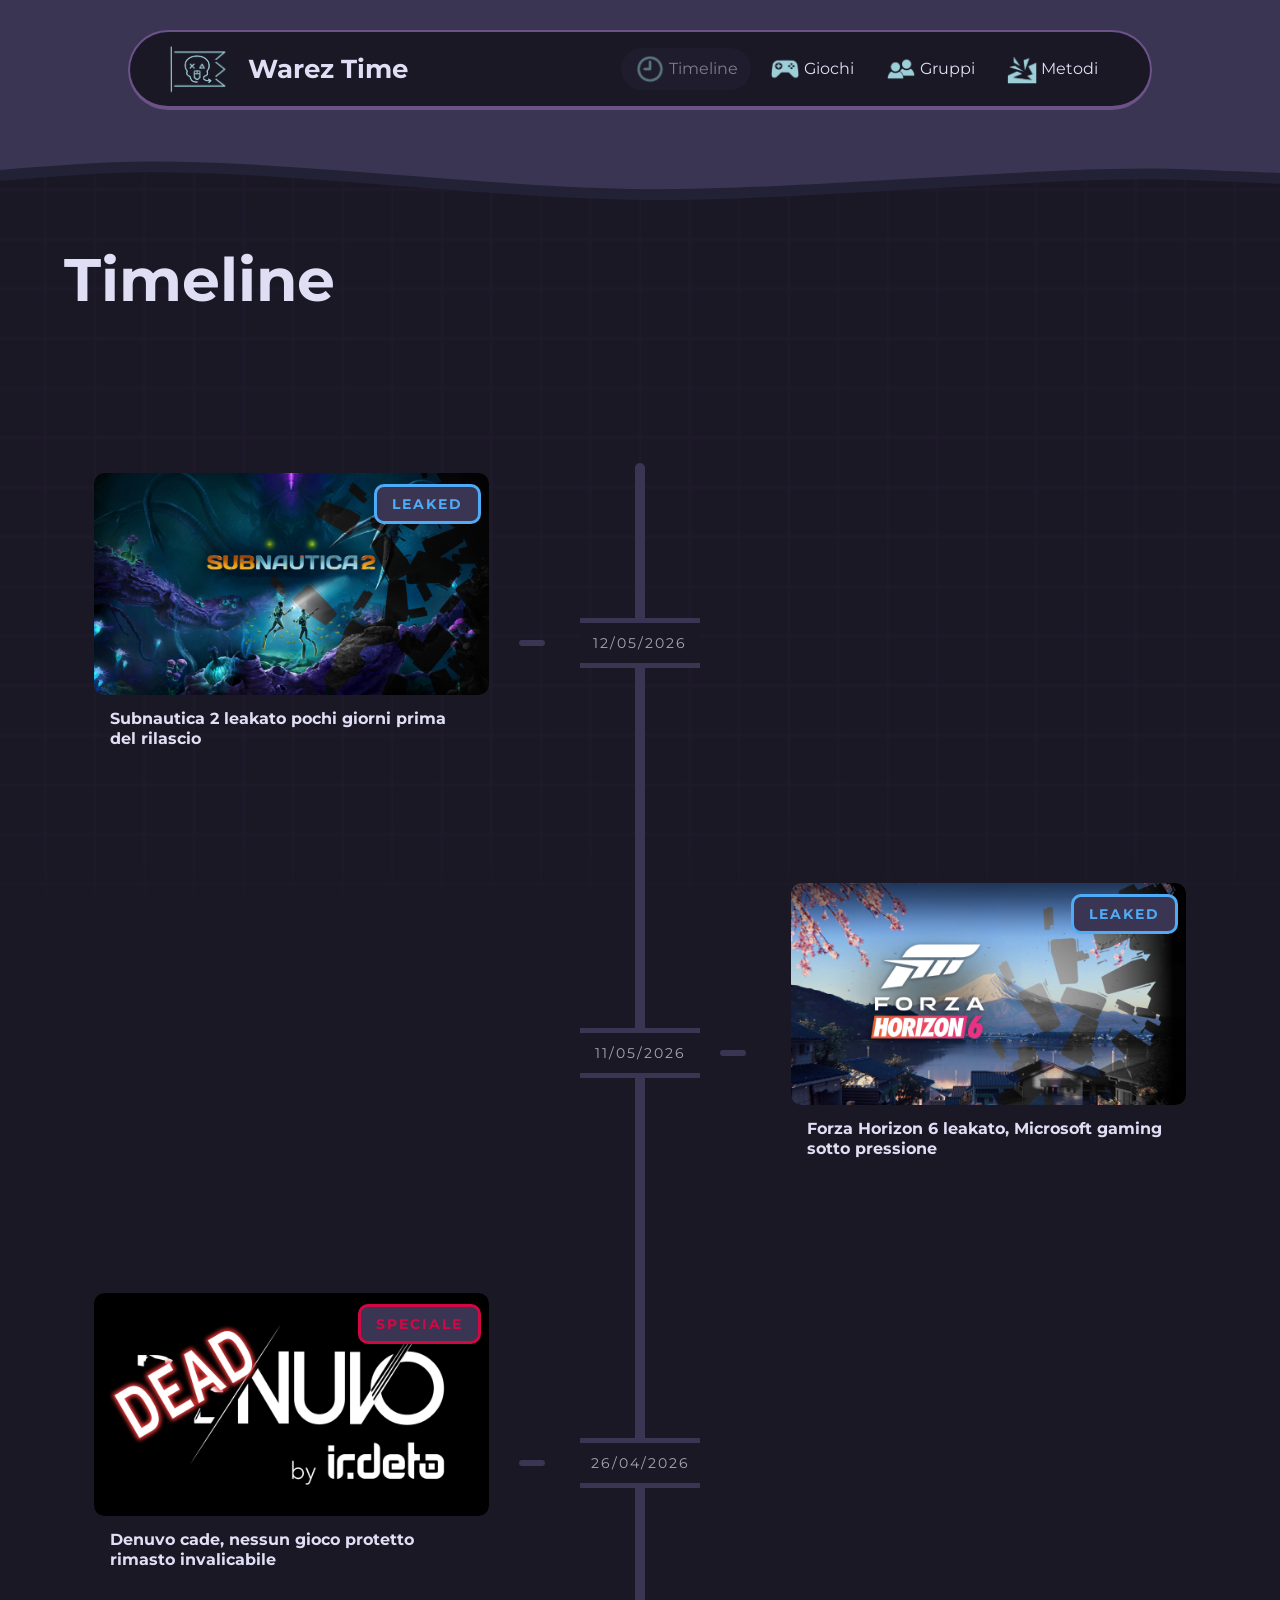
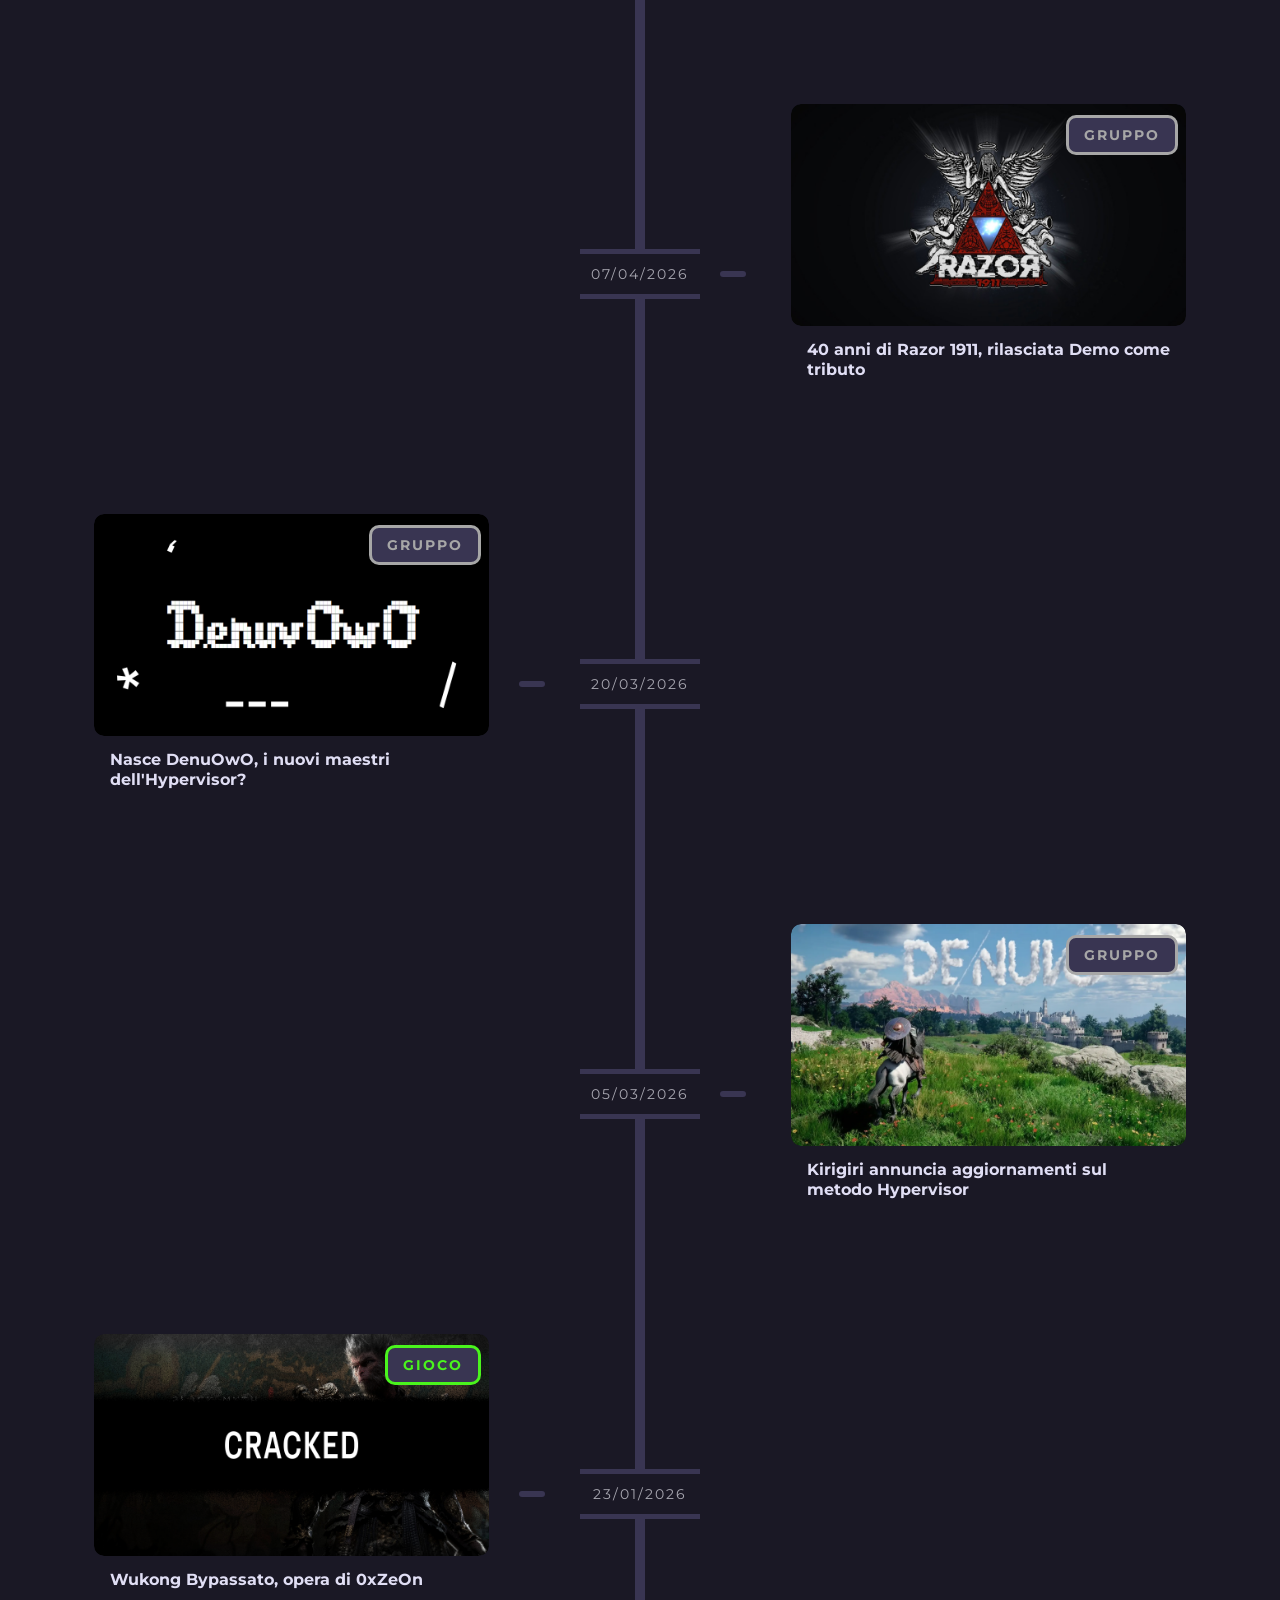
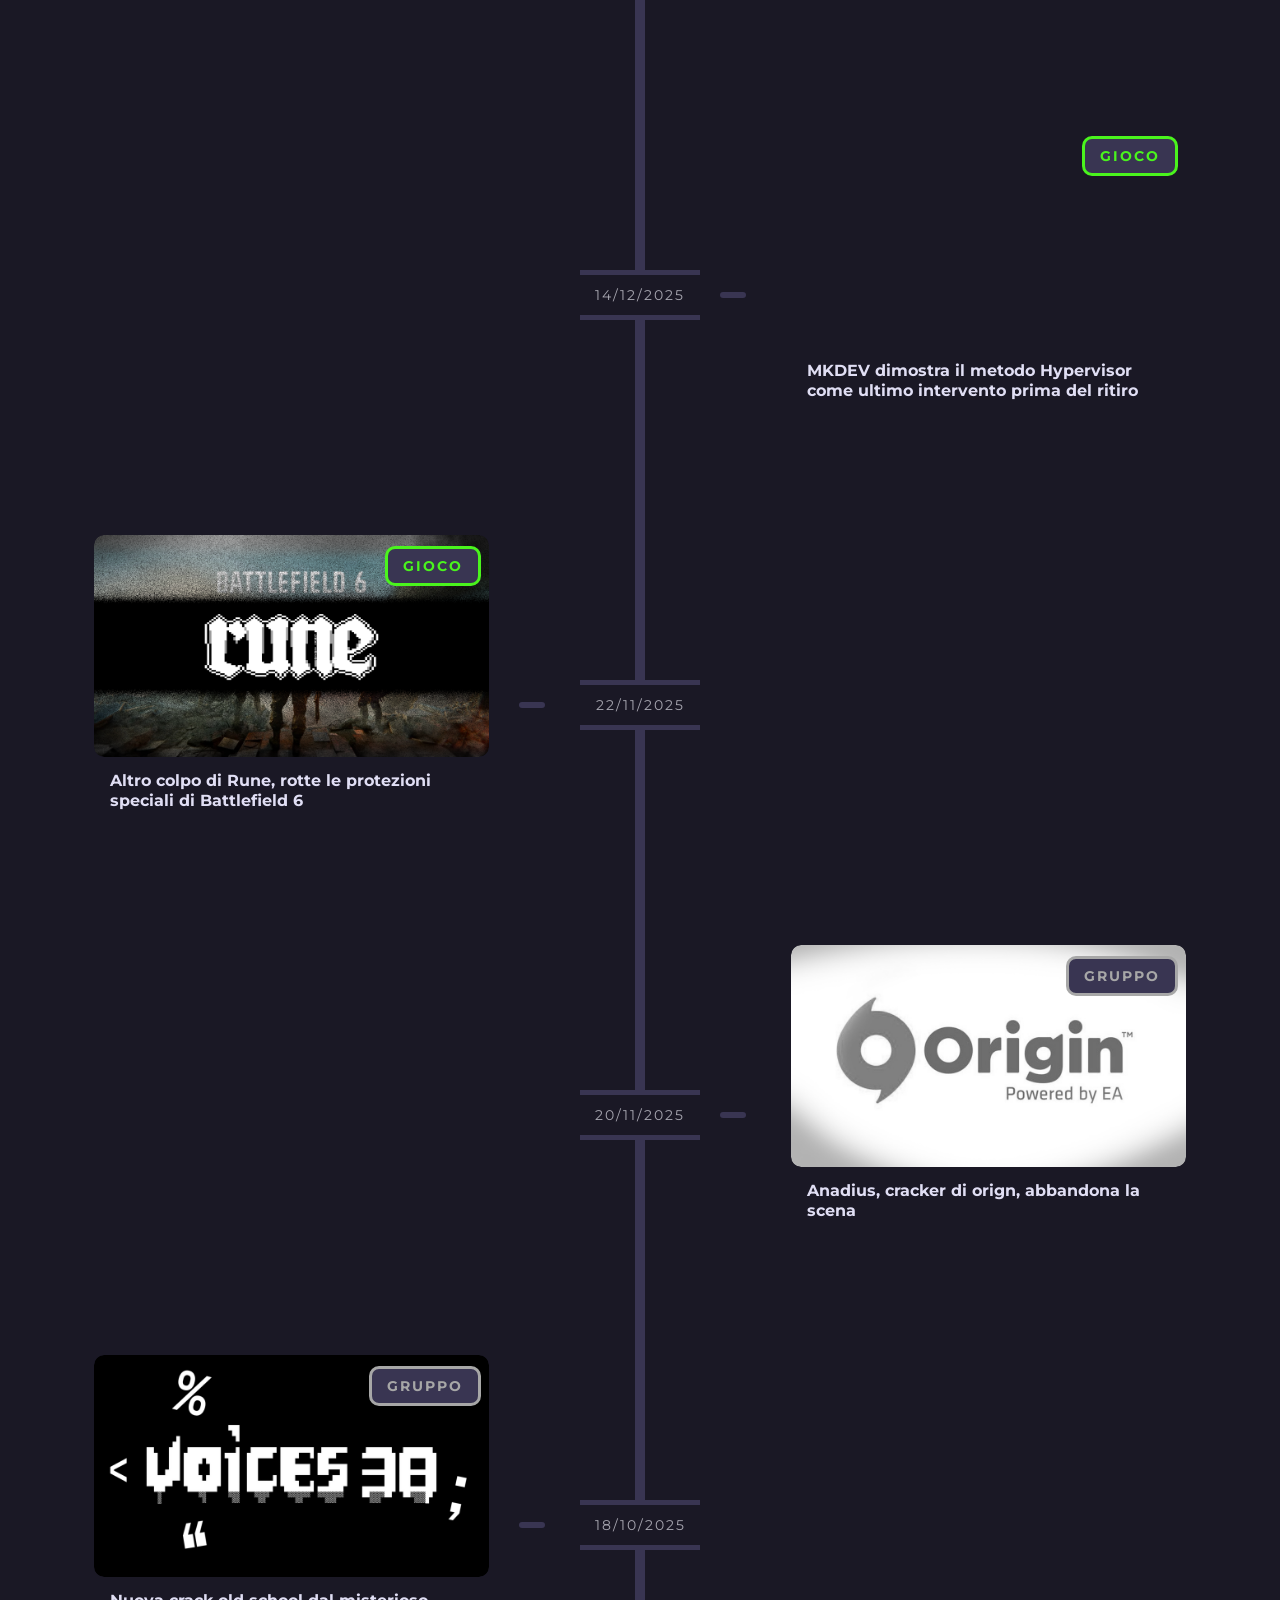
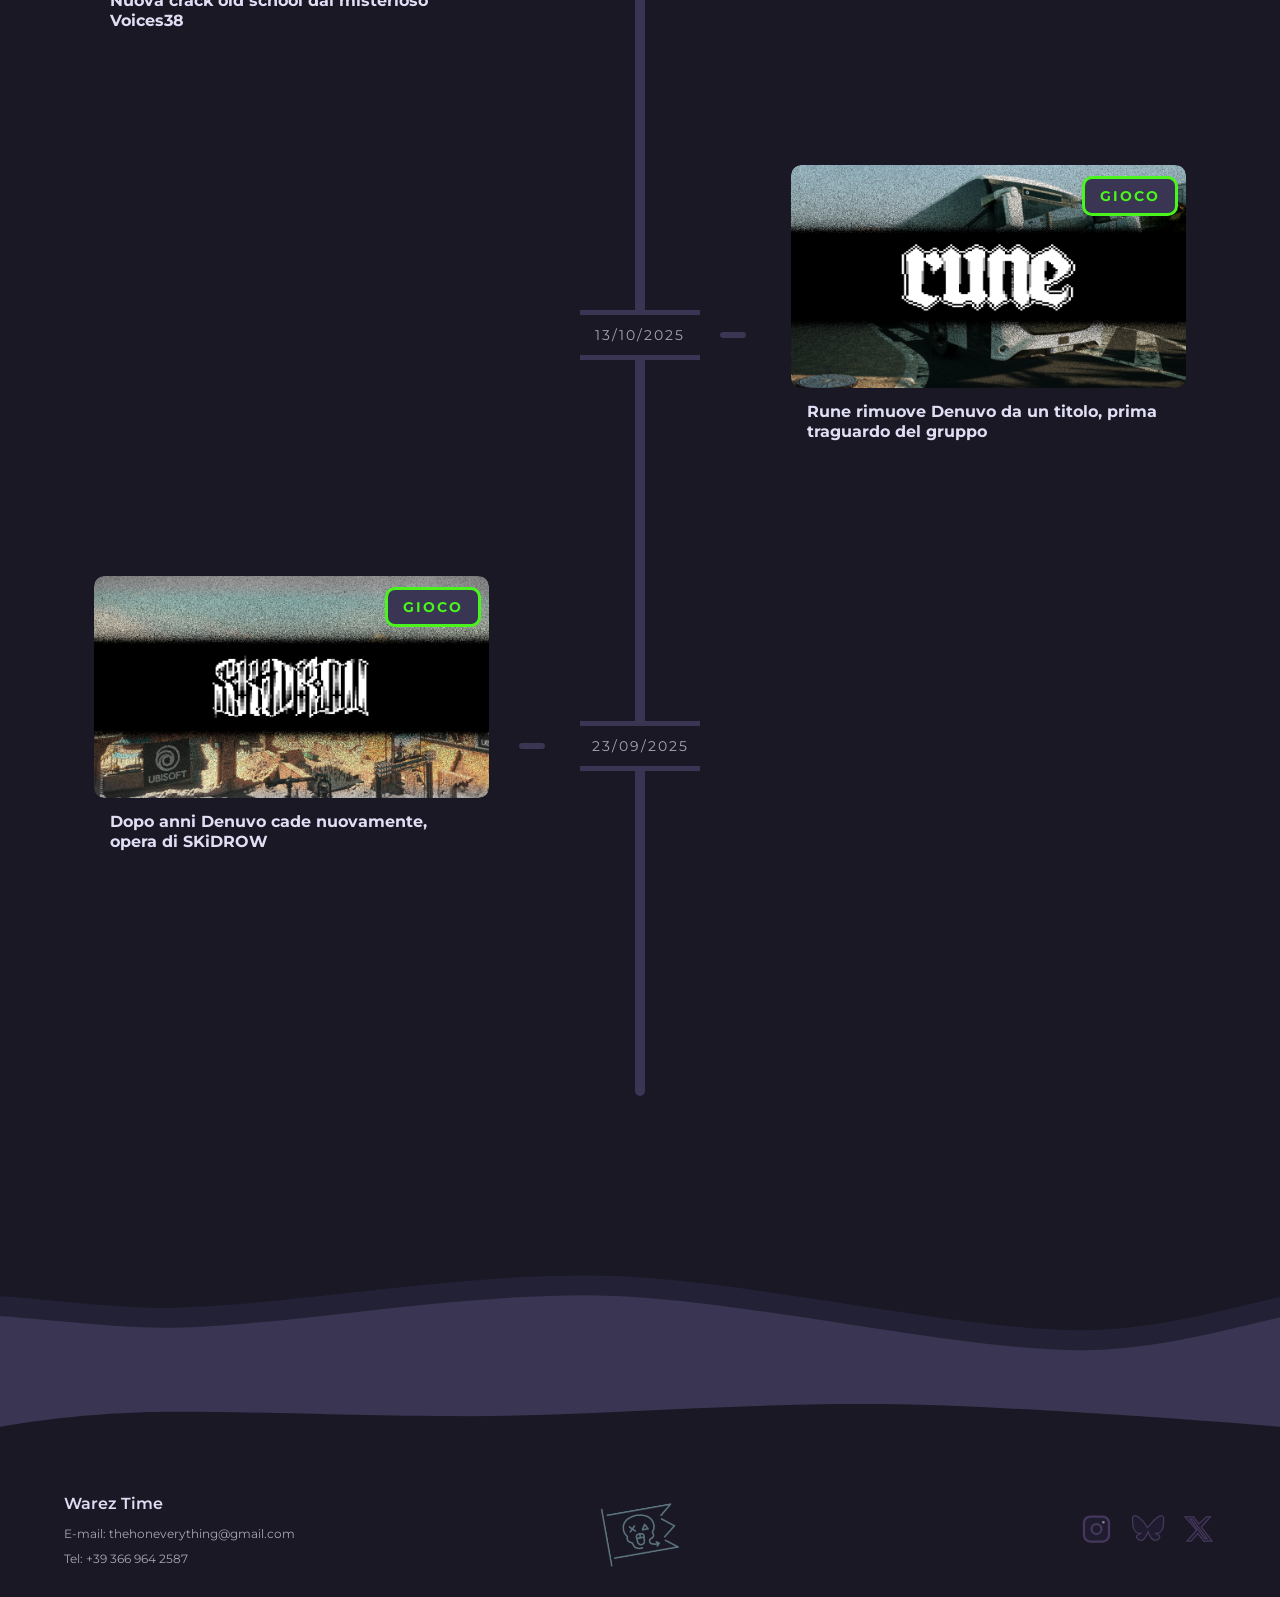
==== commit bf579b3b: "Update timeline.html" ====
--- a/timeline.html
+++ b/timeline.html
@@ -47,7 +47,7 @@
   <!-- Timeline -->
 
   <section class="sezione-scura">
-    <div class="cont-tit-sezione-scura sezione-importante centra-titolo">
+    <div class="cont-tit-sezione-scura sezione-importante">
       <h2 class="titolo-sezione tit-pagina-timeline">Timeline</h2>
     </div>
     <section class="tmL-container">
--- a/css/style.css
+++ b/css/style.css
@@ -46,7 +46,7 @@
   font-family: fontBase, sans-serif ;
   color: var(--txt1);
   font-size: 16px;
-  line-height: 1.6;
+  line-height: 20px;
 }
 
 html {
@@ -107,7 +107,7 @@
 }
 
 .titolo-sezione {
-  font-size: 40px;
+  font-size: 30px;
   font-weight: bold;
   color: var(--txt1);
   align-content: center;
@@ -618,7 +618,6 @@
   width: 100%;
   height: auto;
   display: block;
-  transition: opacity 0.22s ease;
   image-rendering: pixelated;
 }
 
@@ -731,7 +730,8 @@
   border-radius: var(--raggio-pill);
   padding: 10px 5px 10px 20px;
   gap: 0.5rem;
-  width: 100%;
+  width: 70vw;
+  min-width: 300px;
   max-width: 380px;
   margin-top: 0.5rem;
 }
@@ -928,6 +928,7 @@
   font-size: 22px;
   font-weight: bold;
   color: var(--txt1);
+  padding-bottom: 10px;
   border-bottom: 4px solid var(--viol1);
   margin-right: 30%;
   text-overflow: ellipsis;
@@ -1053,6 +1054,7 @@
   margin: 2vw 0 2% 30px;
   font-size: 30px;
   font-weight: bold;
+  padding-bottom: 4%;
 }
 
 .pnlGruppo-testo {
@@ -1137,7 +1139,6 @@
   border-width: 0;
   border-top: none;
   border-right: none;
-  justify-content: space-between;
   transition: border 0.2s ease;
 }
 
@@ -1526,6 +1527,10 @@
     max-width: 500px;
   }
 
+  .titolo-sezione {
+    margin-bottom: 4%;
+  }
+
   .timeline-container {
     display: flex;
     flex-direction: column;
@@ -1562,7 +1567,7 @@
     left: 50%;
   }
 
-  .gruppo-voce:nth-child(6), .gruppo-voce:nth-child(7) {
+  .gruppo-voce:nth-child(4), .gruppo-voce:nth-child(5), .gruppo-voce:nth-child(6), .gruppo-voce:nth-child(7) {
     display: none;
   }
 
@@ -1615,7 +1620,7 @@
 
   .pnlGioco-titolo{
     margin-bottom: 20px;
-    font-size: 28px;
+    font-size: 18px;
     margin-right: 20px;
   }
 
@@ -1628,12 +1633,13 @@
   .pnlGioco-pnl-D {
     top: auto;
     bottom: 0;
-    padding: 4% 8%;
-    font-size: 25px;
+    padding: 2% 4%;
+    font-size: 16px;
+    width: 120px;
   }
 
   .D-singola {
-    font-size: 40px;
+    font-size: 18px;
   }
 
   .pnlGruppo {
@@ -1646,7 +1652,21 @@
   }
 
   .pnlGruppo-body {
-    grid-template-rows: 1fr 3fr 1fr;
+    display: flex;
+    flex-direction: column;
+    padding: 15px 0 15px 0;
+  }
+
+  .pnlGruppo-titolo {
+    text-overflow: ellipsis;
+    overflow: hidden;
+    white-space: nowrap;
+    font-size: 24px;
+    padding-bottom: 3%;
+  }
+
+  .pnlGruppo-testo {
+    padding-bottom: 4%;
   }
 
   #metodi-grande-container {
@@ -1658,6 +1678,7 @@
   .pnl-introduzione-metodi {
     overflow: hidden;
     margin-bottom: 50px;
+    height: auto;
   }
 
   .introduzione-testo {
